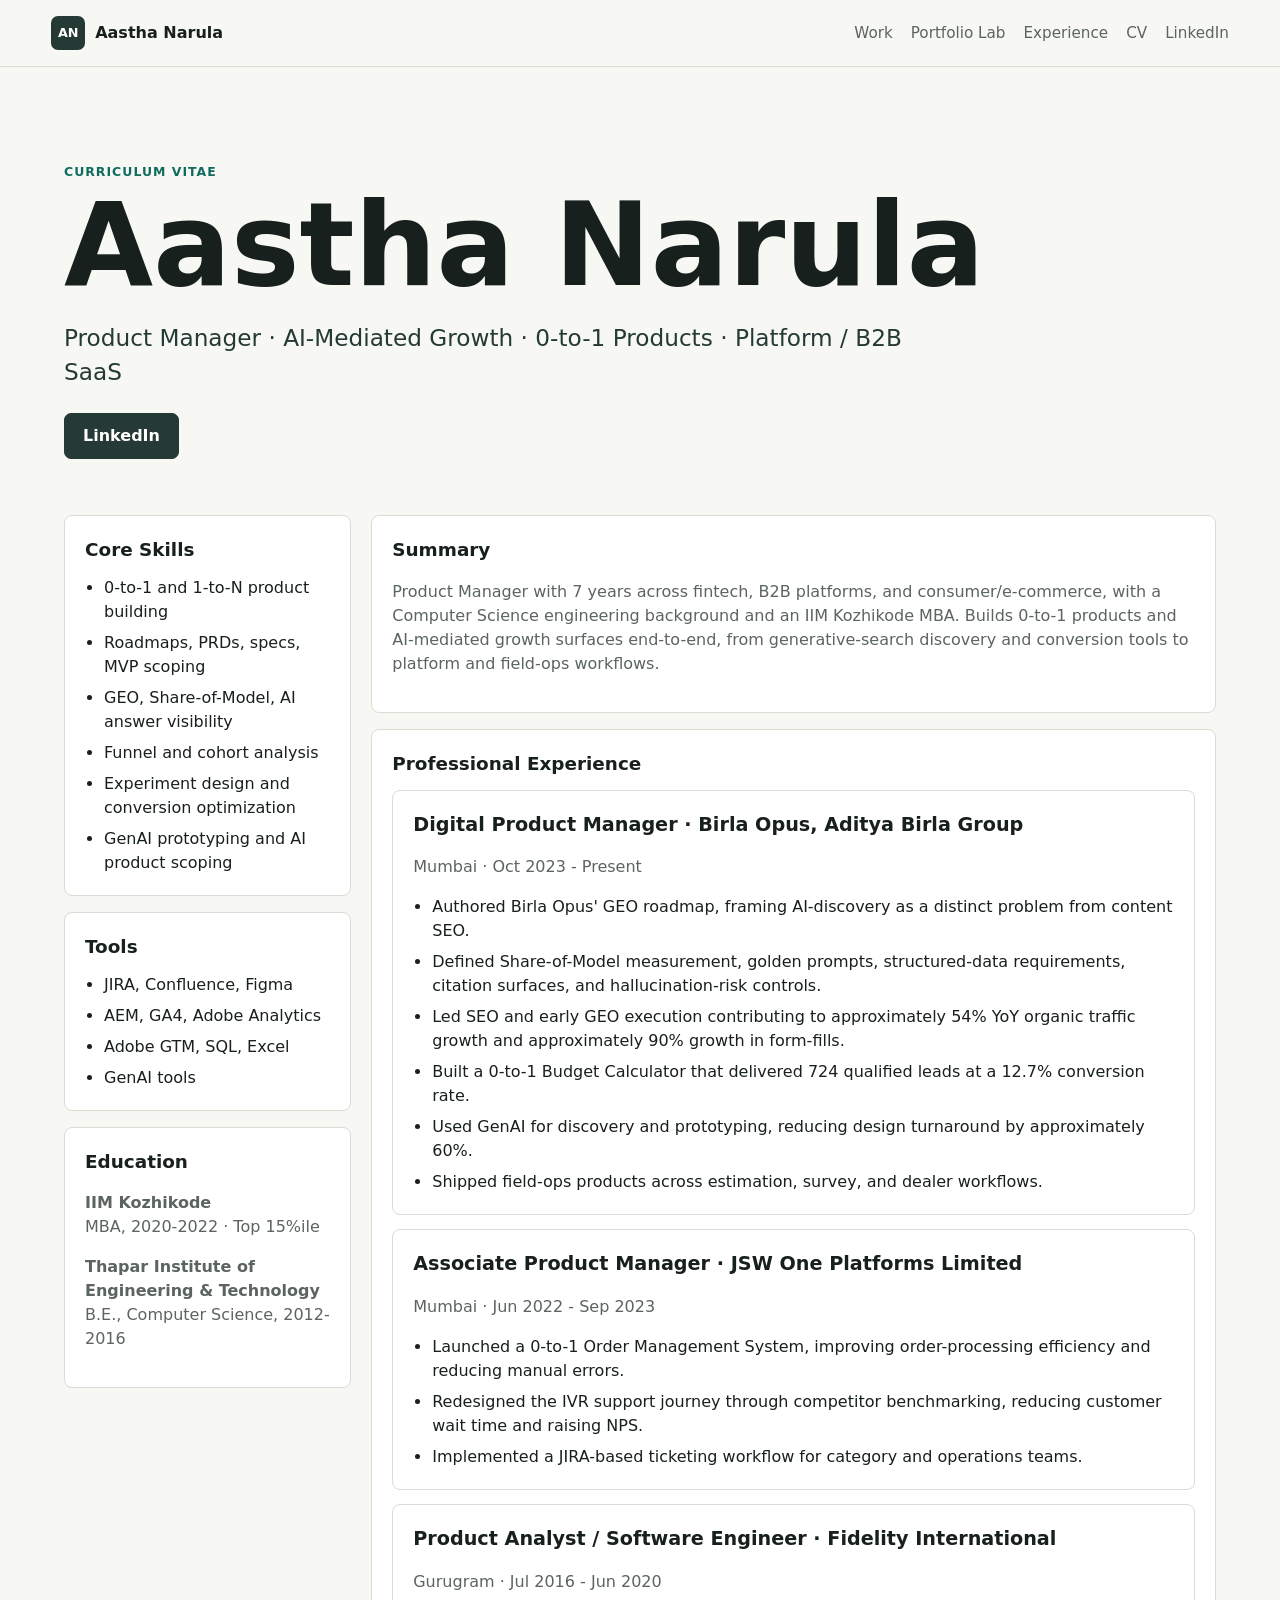
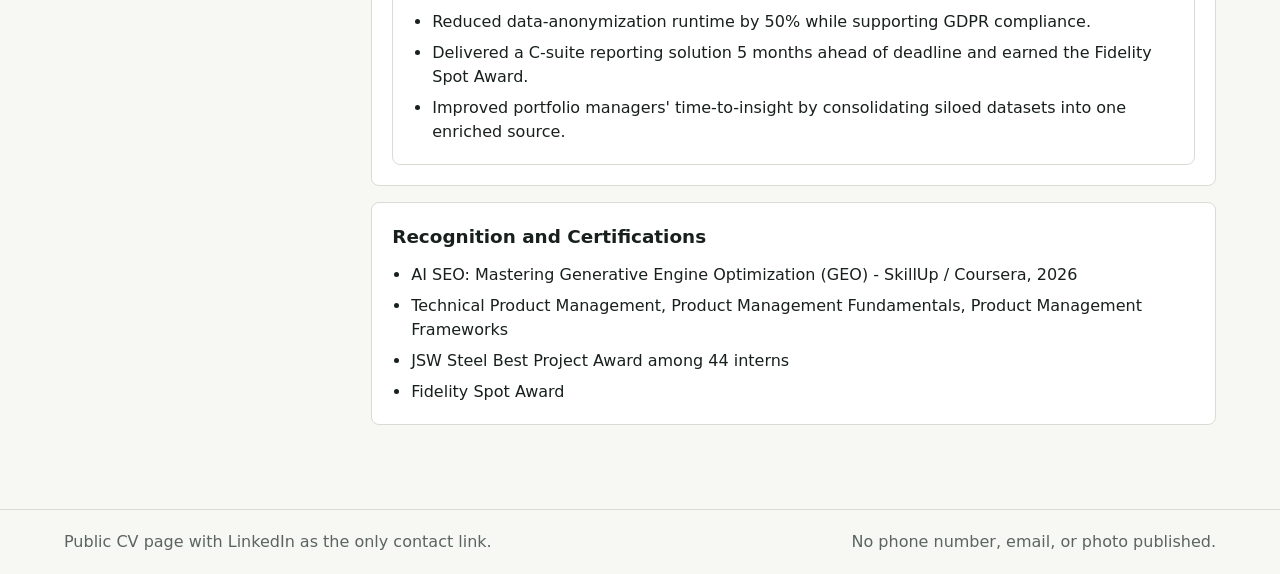
==== cv.html @ b4f8392b "Add public CV page" ====
<!doctype html>
<html lang="en">
  <head>
    <meta charset="utf-8">
    <meta name="viewport" content="width=device-width, initial-scale=1">
    <title>CV | Aastha Narula</title>
    <meta name="description" content="CV of Aastha Narula, Product Manager focused on AI-mediated growth, GEO, analytics, and 0-to-1 products.">
    <link rel="stylesheet" href="styles.css">
  </head>
  <body>
    <header class="site-header">
      <a class="brand" href="index.html" aria-label="Aastha Narula portfolio home">
        <span class="brand-mark">AN</span>
        <span>Aastha Narula</span>
      </a>
      <nav class="nav" aria-label="Primary navigation">
        <a href="index.html#work">Work</a>
        <a href="index.html#roadmap">Portfolio Lab</a>
        <a href="index.html#experience">Experience</a>
        <a href="cv.html" aria-current="page">CV</a>
        <a href="https://www.linkedin.com/in/aasthanarula">LinkedIn</a>
      </nav>
    </header>

    <main>
      <section class="cv-hero">
        <p class="eyebrow">Curriculum Vitae</p>
        <h1>Aastha Narula</h1>
        <p>
          Product Manager · AI-Mediated Growth · 0-to-1 Products · Platform / B2B SaaS
        </p>
        <a class="button primary" href="https://www.linkedin.com/in/aasthanarula">LinkedIn</a>
      </section>

      <section class="cv-layout" aria-label="CV content">
        <aside class="cv-sidebar">
          <section>
            <h2>Core Skills</h2>
            <ul class="compact-list">
              <li>0-to-1 and 1-to-N product building</li>
              <li>Roadmaps, PRDs, specs, MVP scoping</li>
              <li>GEO, Share-of-Model, AI answer visibility</li>
              <li>Funnel and cohort analysis</li>
              <li>Experiment design and conversion optimization</li>
              <li>GenAI prototyping and AI product scoping</li>
            </ul>
          </section>

          <section>
            <h2>Tools</h2>
            <ul class="compact-list">
              <li>JIRA, Confluence, Figma</li>
              <li>AEM, GA4, Adobe Analytics</li>
              <li>Adobe GTM, SQL, Excel</li>
              <li>GenAI tools</li>
            </ul>
          </section>

          <section>
            <h2>Education</h2>
            <p><strong>IIM Kozhikode</strong><br>MBA, 2020-2022 · Top 15%ile</p>
            <p><strong>Thapar Institute of Engineering & Technology</strong><br>B.E., Computer Science, 2012-2016</p>
          </section>
        </aside>

        <div class="cv-main">
          <section class="cv-block">
            <h2>Summary</h2>
            <p>
              Product Manager with 7 years across fintech, B2B platforms, and consumer/e-commerce, with a Computer Science engineering background and an IIM Kozhikode MBA. Builds 0-to-1 products and AI-mediated growth surfaces end-to-end, from generative-search discovery and conversion tools to platform and field-ops workflows.
            </p>
          </section>

          <section class="cv-block">
            <h2>Professional Experience</h2>
            <article class="cv-role">
              <div>
                <h3>Digital Product Manager · Birla Opus, Aditya Birla Group</h3>
                <p>Mumbai · Oct 2023 - Present</p>
              </div>
              <ul>
                <li>Authored Birla Opus' GEO roadmap, framing AI-discovery as a distinct problem from content SEO.</li>
                <li>Defined Share-of-Model measurement, golden prompts, structured-data requirements, citation surfaces, and hallucination-risk controls.</li>
                <li>Led SEO and early GEO execution contributing to approximately 54% YoY organic traffic growth and approximately 90% growth in form-fills.</li>
                <li>Built a 0-to-1 Budget Calculator that delivered 724 qualified leads at a 12.7% conversion rate.</li>
                <li>Used GenAI for discovery and prototyping, reducing design turnaround by approximately 60%.</li>
                <li>Shipped field-ops products across estimation, survey, and dealer workflows.</li>
              </ul>
            </article>

            <article class="cv-role">
              <div>
                <h3>Associate Product Manager · JSW One Platforms Limited</h3>
                <p>Mumbai · Jun 2022 - Sep 2023</p>
              </div>
              <ul>
                <li>Launched a 0-to-1 Order Management System, improving order-processing efficiency and reducing manual errors.</li>
                <li>Redesigned the IVR support journey through competitor benchmarking, reducing customer wait time and raising NPS.</li>
                <li>Implemented a JIRA-based ticketing workflow for category and operations teams.</li>
              </ul>
            </article>

            <article class="cv-role">
              <div>
                <h3>Product Analyst / Software Engineer · Fidelity International</h3>
                <p>Gurugram · Jul 2016 - Jun 2020</p>
              </div>
              <ul>
                <li>Reduced data-anonymization runtime by 50% while supporting GDPR compliance.</li>
                <li>Delivered a C-suite reporting solution 5 months ahead of deadline and earned the Fidelity Spot Award.</li>
                <li>Improved portfolio managers' time-to-insight by consolidating siloed datasets into one enriched source.</li>
              </ul>
            </article>
          </section>

          <section class="cv-block">
            <h2>Recognition and Certifications</h2>
            <ul>
              <li>AI SEO: Mastering Generative Engine Optimization (GEO) - SkillUp / Coursera, 2026</li>
              <li>Technical Product Management, Product Management Fundamentals, Product Management Frameworks</li>
              <li>JSW Steel Best Project Award among 44 interns</li>
              <li>Fidelity Spot Award</li>
            </ul>
          </section>
        </div>
      </section>
    </main>

    <footer class="footer">
      <span>Public CV page with LinkedIn as the only contact link.</span>
      <span>No phone number, email, or photo published.</span>
    </footer>
  </body>
</html>
---- styles.css ----
:root {
  --bg: #f7f8f4;
  --paper: #ffffff;
  --ink: #18201e;
  --muted: #5b6460;
  --line: #d8ddd4;
  --accent: #116b5f;
  --accent-2: #b4432b;
  --accent-3: #d7a928;
  --deep: #263a35;
  --soft: #e9efe7;
  --shadow: 0 18px 50px rgba(31, 47, 43, 0.12);
}

* {
  box-sizing: border-box;
}

html {
  scroll-behavior: smooth;
}

body {
  margin: 0;
  background: var(--bg);
  color: var(--ink);
  font-family: Inter, ui-sans-serif, system-ui, -apple-system, BlinkMacSystemFont, "Segoe UI", sans-serif;
  line-height: 1.5;
}

a {
  color: inherit;
}

.site-header {
  position: sticky;
  top: 0;
  z-index: 20;
  display: flex;
  align-items: center;
  justify-content: space-between;
  gap: 24px;
  padding: 16px clamp(18px, 4vw, 56px);
  background: rgba(247, 248, 244, 0.92);
  border-bottom: 1px solid var(--line);
  backdrop-filter: blur(14px);
}

.brand {
  display: inline-flex;
  align-items: center;
  gap: 10px;
  min-width: max-content;
  color: var(--ink);
  font-weight: 700;
  text-decoration: none;
}

.brand-mark {
  display: inline-grid;
  width: 34px;
  height: 34px;
  place-items: center;
  background: var(--deep);
  color: white;
  border-radius: 7px;
  font-size: 0.8rem;
}

.nav {
  display: flex;
  align-items: center;
  gap: 18px;
  color: var(--muted);
  font-size: 0.95rem;
}

.nav a {
  text-decoration: none;
}

.nav a:hover {
  color: var(--ink);
}

.hero {
  display: grid;
  grid-template-columns: minmax(0, 1.02fr) minmax(320px, 0.98fr);
  gap: clamp(28px, 5vw, 72px);
  align-items: center;
  min-height: calc(92vh - 67px);
  padding: clamp(34px, 6vw, 72px) clamp(18px, 5vw, 76px) 30px;
}

.hero h1 {
  margin: 0;
  font-size: clamp(3.4rem, 9vw, 8.8rem);
  line-height: 0.86;
  letter-spacing: 0;
}

.eyebrow,
.card-kicker {
  margin: 0 0 12px;
  color: var(--accent);
  font-size: 0.78rem;
  font-weight: 800;
  letter-spacing: 0.08em;
  text-transform: uppercase;
}

.hero-lede {
  max-width: 680px;
  margin: 28px 0 0;
  color: var(--deep);
  font-size: clamp(1.15rem, 2.2vw, 1.55rem);
}

.hero-actions,
.contact-actions {
  display: flex;
  flex-wrap: wrap;
  gap: 12px;
  margin-top: 30px;
}

.button {
  display: inline-flex;
  align-items: center;
  justify-content: center;
  min-height: 46px;
  padding: 0 18px;
  border: 1px solid var(--deep);
  border-radius: 7px;
  font-weight: 800;
  text-decoration: none;
}

.button.primary {
  background: var(--deep);
  color: white;
}

.button.secondary {
  background: transparent;
  color: var(--deep);
}

.hero-system {
  display: grid;
  gap: 16px;
  padding: clamp(18px, 3vw, 28px);
  background: var(--paper);
  border: 1px solid var(--line);
  border-radius: 8px;
  box-shadow: var(--shadow);
}

.system-topline {
  display: flex;
  justify-content: space-between;
  gap: 16px;
  padding-bottom: 14px;
  border-bottom: 1px solid var(--line);
}

.system-topline span {
  color: var(--muted);
}

.system-topline strong {
  max-width: 250px;
  text-align: right;
}

.signal-grid {
  display: grid;
  grid-template-columns: repeat(2, minmax(0, 1fr));
  gap: 12px;
}

.signal-grid div {
  min-height: 122px;
  padding: 16px;
  background: var(--soft);
  border-radius: 7px;
  border-top: 4px solid var(--accent);
}

.signal-grid div:nth-child(2) {
  border-top-color: var(--accent-2);
}

.signal-grid div:nth-child(3) {
  border-top-color: var(--accent-3);
}

.signal-grid strong {
  display: block;
  font-size: clamp(1.9rem, 4vw, 3rem);
  line-height: 1;
}

.signal-grid span {
  display: block;
  margin-top: 10px;
  color: var(--muted);
}

.pipeline {
  display: grid;
  grid-template-columns: repeat(5, minmax(0, 1fr));
  gap: 6px;
}

.pipeline span {
  display: grid;
  min-height: 54px;
  place-items: center;
  padding: 8px;
  background: var(--deep);
  color: white;
  border-radius: 6px;
  font-size: 0.82rem;
  font-weight: 800;
  text-align: center;
}

.section {
  padding: clamp(44px, 7vw, 82px) clamp(18px, 5vw, 76px);
}

.intro-band,
.capability-band,
.contact {
  display: grid;
  grid-template-columns: minmax(0, 1fr) minmax(280px, 0.75fr);
  gap: clamp(24px, 4vw, 56px);
  align-items: start;
  background: var(--deep);
  color: white;
}

.intro-band p,
.contact p {
  max-width: 760px;
  color: rgba(255, 255, 255, 0.78);
  font-size: 1.08rem;
}

.intro-band .eyebrow,
.capability-band .eyebrow,
.contact .eyebrow {
  color: #9fd4c9;
}

.section h2 {
  margin: 0;
  font-size: clamp(2rem, 4vw, 4rem);
  line-height: 1;
  letter-spacing: 0;
}

.section-heading {
  max-width: 820px;
  margin-bottom: 28px;
}

.section-heading p:not(.eyebrow) {
  color: var(--muted);
  font-size: 1.08rem;
}

.proof-list {
  display: grid;
  gap: 10px;
  margin: 0;
  padding: 0;
  list-style: none;
}

.proof-list li {
  padding: 13px 14px;
  background: rgba(255, 255, 255, 0.09);
  border: 1px solid rgba(255, 255, 255, 0.16);
  border-radius: 7px;
  font-weight: 700;
}

.project-grid {
  display: grid;
  grid-template-columns: repeat(3, minmax(0, 1fr));
  gap: 16px;
}

.project-card {
  display: flex;
  flex-direction: column;
  min-height: 100%;
  padding: 22px;
  background: var(--paper);
  border: 1px solid var(--line);
  border-radius: 8px;
}

.project-card.highlight {
  border-color: rgba(17, 107, 95, 0.45);
  box-shadow: var(--shadow);
}

.project-card h3,
.experience-list h3 {
  margin: 0;
  font-size: 1.35rem;
}

.project-card p,
.experience-list p,
.project-card dd {
  color: var(--muted);
}

.project-card dl {
  display: grid;
  gap: 10px;
  margin: 8px 0 22px;
}

.project-card dt {
  color: var(--ink);
  font-size: 0.78rem;
  font-weight: 800;
  text-transform: uppercase;
}

.project-card dd {
  margin: 2px 0 0;
}

.project-card a {
  margin-top: auto;
  color: var(--accent);
  font-weight: 800;
}

.split {
  display: grid;
  grid-template-columns: minmax(0, 0.9fr) minmax(320px, 1fr);
  gap: clamp(26px, 5vw, 64px);
  align-items: start;
}

.timeline {
  display: grid;
  gap: 12px;
}

.timeline-item {
  display: grid;
  grid-template-columns: 110px 1fr;
  gap: 18px;
  padding: 18px;
  background: var(--paper);
  border: 1px solid var(--line);
  border-left: 5px solid var(--accent);
  border-radius: 8px;
}

.timeline-item:nth-child(2) {
  border-left-color: var(--accent-2);
}

.timeline-item:nth-child(3) {
  border-left-color: var(--accent-3);
}

.timeline-item span {
  color: var(--muted);
  font-weight: 800;
}

.timeline-item strong {
  display: block;
  font-size: 1.1rem;
}

.timeline-item p {
  margin: 4px 0 0;
  color: var(--muted);
}

.experience-list {
  display: grid;
  gap: 14px;
}

.experience-list article {
  display: grid;
  grid-template-columns: minmax(220px, 0.45fr) minmax(0, 1fr);
  gap: 26px;
  padding: 22px;
  background: var(--paper);
  border: 1px solid var(--line);
  border-radius: 8px;
}

.experience-list ul {
  margin: 0;
  padding-left: 20px;
  color: var(--deep);
}

.experience-list li + li {
  margin-top: 8px;
}

.capability-grid {
  display: flex;
  flex-wrap: wrap;
  gap: 10px;
}

.capability-grid span {
  padding: 10px 12px;
  background: rgba(255, 255, 255, 0.1);
  border: 1px solid rgba(255, 255, 255, 0.16);
  border-radius: 7px;
  font-weight: 800;
}

.contact {
  background: var(--paper);
  color: var(--ink);
  border-top: 1px solid var(--line);
}

.contact .eyebrow {
  color: var(--accent);
}

.contact p {
  color: var(--muted);
}

.footer {
  display: flex;
  justify-content: space-between;
  gap: 18px;
  padding: 20px clamp(18px, 5vw, 76px);
  color: var(--muted);
  border-top: 1px solid var(--line);
}

.cv-hero {
  padding: clamp(46px, 8vw, 96px) clamp(18px, 5vw, 76px) clamp(30px, 5vw, 56px);
}

.cv-hero h1 {
  margin: 0;
  font-size: clamp(3.2rem, 9vw, 7.6rem);
  line-height: 0.9;
  letter-spacing: 0;
}

.cv-hero p:not(.eyebrow) {
  max-width: 840px;
  color: var(--deep);
  font-size: clamp(1.1rem, 2vw, 1.45rem);
}

.cv-layout {
  display: grid;
  grid-template-columns: minmax(260px, 0.34fr) minmax(0, 1fr);
  gap: 20px;
  padding: 0 clamp(18px, 5vw, 76px) clamp(48px, 7vw, 84px);
}

.cv-sidebar,
.cv-main {
  display: grid;
  gap: 16px;
  align-content: start;
}

.cv-sidebar section,
.cv-block,
.cv-role {
  background: var(--paper);
  border: 1px solid var(--line);
  border-radius: 8px;
  padding: 20px;
}

.cv-sidebar h2,
.cv-block h2 {
  margin: 0 0 12px;
  font-size: 1.15rem;
}

.compact-list,
.cv-block ul {
  margin: 0;
  padding-left: 19px;
}

.compact-list li + li,
.cv-block li + li {
  margin-top: 7px;
}

.cv-role + .cv-role {
  margin-top: 14px;
}

.cv-role h3 {
  margin: 0;
  font-size: 1.2rem;
}

.cv-role p,
.cv-sidebar p,
.cv-block p {
  color: var(--muted);
}

.cv-role ul {
  margin-top: 14px;
}

@media (max-width: 920px) {
  .site-header {
    align-items: flex-start;
    flex-direction: column;
  }

  .nav {
    width: 100%;
    overflow-x: auto;
    padding-bottom: 2px;
  }

  .hero,
  .intro-band,
  .split,
  .capability-band,
  .contact,
  .experience-list article,
  .cv-layout {
    grid-template-columns: 1fr;
  }

  .hero {
    min-height: auto;
  }

  .project-grid {
    grid-template-columns: 1fr;
  }

  .footer {
    flex-direction: column;
  }
}

@media (max-width: 560px) {
  .hero {
    padding-top: 34px;
  }

  .signal-grid,
  .pipeline {
    grid-template-columns: 1fr;
  }

  .system-topline,
  .timeline-item {
    grid-template-columns: 1fr;
  }

  .system-topline strong {
    text-align: left;
  }

  .button {
    width: 100%;
  }
}
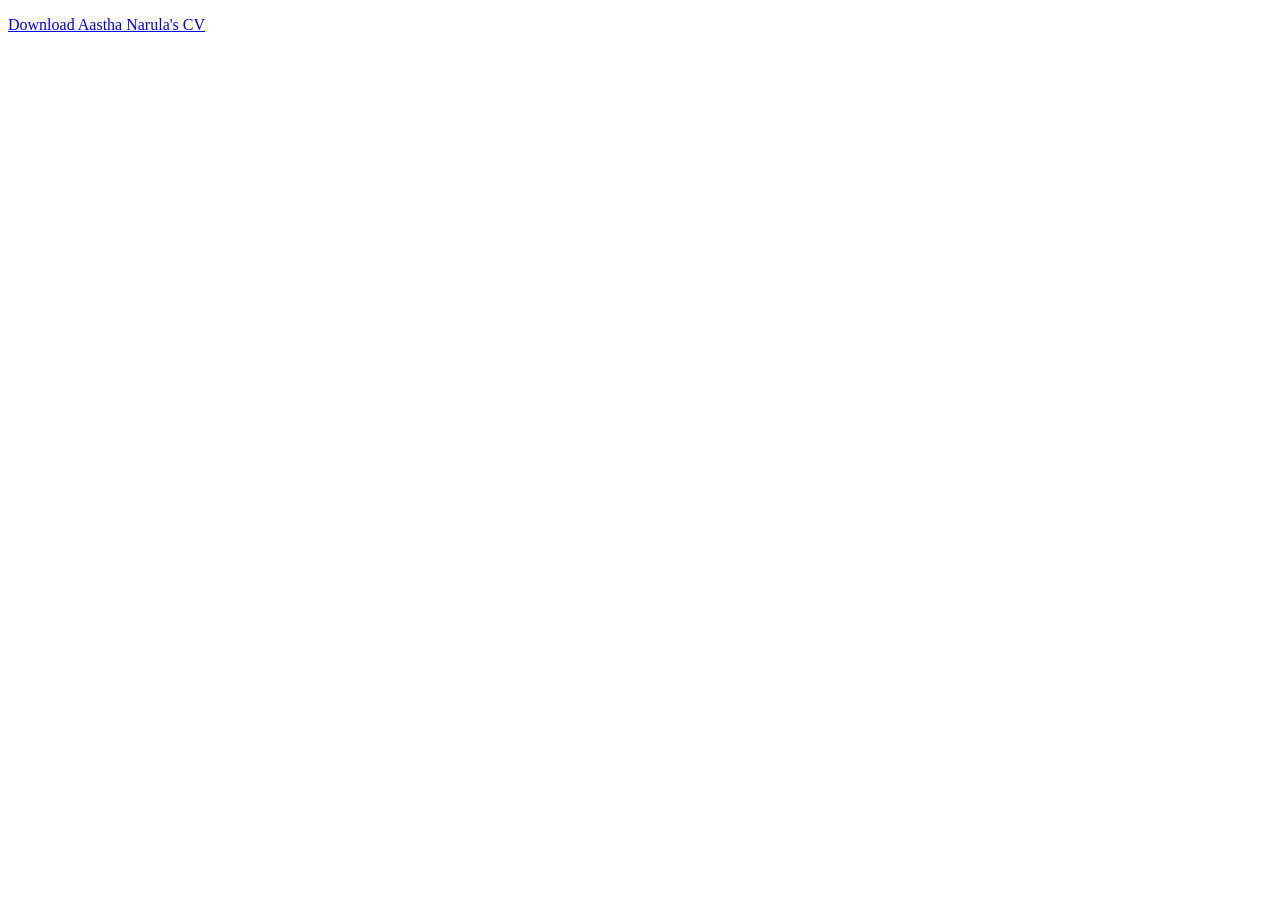
==== commit b41de908: "Redesign portfolio with Architect-inspired theme" ====
--- a/cv.html
+++ b/cv.html
@@ -2,133 +2,12 @@
 <html lang="en">
   <head>
     <meta charset="utf-8">
+    <meta http-equiv="refresh" content="0; url=assets/aastha-narula.pdf">
     <meta name="viewport" content="width=device-width, initial-scale=1">
-    <title>CV | Aastha Narula</title>
-    <meta name="description" content="CV of Aastha Narula, Product Manager focused on AI-mediated growth, GEO, analytics, and 0-to-1 products.">
-    <link rel="stylesheet" href="styles.css">
+    <title>Redirecting to Aastha Narula CV</title>
+    <link rel="canonical" href="assets/aastha-narula.pdf">
   </head>
   <body>
-    <header class="site-header">
-      <a class="brand" href="index.html" aria-label="Aastha Narula portfolio home">
-        <span class="brand-mark">AN</span>
-        <span>Aastha Narula</span>
-      </a>
-      <nav class="nav" aria-label="Primary navigation">
-        <a href="index.html#work">Work</a>
-        <a href="index.html#roadmap">Portfolio Lab</a>
-        <a href="index.html#experience">Experience</a>
-        <a href="cv.html" aria-current="page">CV</a>
-        <a href="https://www.linkedin.com/in/aasthanarula">LinkedIn</a>
-      </nav>
-    </header>
-
-    <main>
-      <section class="cv-hero">
-        <p class="eyebrow">Curriculum Vitae</p>
-        <h1>Aastha Narula</h1>
-        <p>
-          Product Manager · AI-Mediated Growth · 0-to-1 Products · Platform / B2B SaaS
-        </p>
-        <a class="button primary" href="https://www.linkedin.com/in/aasthanarula">LinkedIn</a>
-      </section>
-
-      <section class="cv-layout" aria-label="CV content">
-        <aside class="cv-sidebar">
-          <section>
-            <h2>Core Skills</h2>
-            <ul class="compact-list">
-              <li>0-to-1 and 1-to-N product building</li>
-              <li>Roadmaps, PRDs, specs, MVP scoping</li>
-              <li>GEO, Share-of-Model, AI answer visibility</li>
-              <li>Funnel and cohort analysis</li>
-              <li>Experiment design and conversion optimization</li>
-              <li>GenAI prototyping and AI product scoping</li>
-            </ul>
-          </section>
-
-          <section>
-            <h2>Tools</h2>
-            <ul class="compact-list">
-              <li>JIRA, Confluence, Figma</li>
-              <li>AEM, GA4, Adobe Analytics</li>
-              <li>Adobe GTM, SQL, Excel</li>
-              <li>GenAI tools</li>
-            </ul>
-          </section>
-
-          <section>
-            <h2>Education</h2>
-            <p><strong>IIM Kozhikode</strong><br>MBA, 2020-2022 · Top 15%ile</p>
-            <p><strong>Thapar Institute of Engineering & Technology</strong><br>B.E., Computer Science, 2012-2016</p>
-          </section>
-        </aside>
-
-        <div class="cv-main">
-          <section class="cv-block">
-            <h2>Summary</h2>
-            <p>
-              Product Manager with 7 years across fintech, B2B platforms, and consumer/e-commerce, with a Computer Science engineering background and an IIM Kozhikode MBA. Builds 0-to-1 products and AI-mediated growth surfaces end-to-end, from generative-search discovery and conversion tools to platform and field-ops workflows.
-            </p>
-          </section>
-
-          <section class="cv-block">
-            <h2>Professional Experience</h2>
-            <article class="cv-role">
-              <div>
-                <h3>Digital Product Manager · Birla Opus, Aditya Birla Group</h3>
-                <p>Mumbai · Oct 2023 - Present</p>
-              </div>
-              <ul>
-                <li>Authored Birla Opus' GEO roadmap, framing AI-discovery as a distinct problem from content SEO.</li>
-                <li>Defined Share-of-Model measurement, golden prompts, structured-data requirements, citation surfaces, and hallucination-risk controls.</li>
-                <li>Led SEO and early GEO execution contributing to approximately 54% YoY organic traffic growth and approximately 90% growth in form-fills.</li>
-                <li>Built a 0-to-1 Budget Calculator that delivered 724 qualified leads at a 12.7% conversion rate.</li>
-                <li>Used GenAI for discovery and prototyping, reducing design turnaround by approximately 60%.</li>
-                <li>Shipped field-ops products across estimation, survey, and dealer workflows.</li>
-              </ul>
-            </article>
-
-            <article class="cv-role">
-              <div>
-                <h3>Associate Product Manager · JSW One Platforms Limited</h3>
-                <p>Mumbai · Jun 2022 - Sep 2023</p>
-              </div>
-              <ul>
-                <li>Launched a 0-to-1 Order Management System, improving order-processing efficiency and reducing manual errors.</li>
-                <li>Redesigned the IVR support journey through competitor benchmarking, reducing customer wait time and raising NPS.</li>
-                <li>Implemented a JIRA-based ticketing workflow for category and operations teams.</li>
-              </ul>
-            </article>
-
-            <article class="cv-role">
-              <div>
-                <h3>Product Analyst / Software Engineer · Fidelity International</h3>
-                <p>Gurugram · Jul 2016 - Jun 2020</p>
-              </div>
-              <ul>
-                <li>Reduced data-anonymization runtime by 50% while supporting GDPR compliance.</li>
-                <li>Delivered a C-suite reporting solution 5 months ahead of deadline and earned the Fidelity Spot Award.</li>
-                <li>Improved portfolio managers' time-to-insight by consolidating siloed datasets into one enriched source.</li>
-              </ul>
-            </article>
-          </section>
-
-          <section class="cv-block">
-            <h2>Recognition and Certifications</h2>
-            <ul>
-              <li>AI SEO: Mastering Generative Engine Optimization (GEO) - SkillUp / Coursera, 2026</li>
-              <li>Technical Product Management, Product Management Fundamentals, Product Management Frameworks</li>
-              <li>JSW Steel Best Project Award among 44 interns</li>
-              <li>Fidelity Spot Award</li>
-            </ul>
-          </section>
-        </div>
-      </section>
-    </main>
-
-    <footer class="footer">
-      <span>Public CV page with LinkedIn as the only contact link.</span>
-      <span>No phone number, email, or photo published.</span>
-    </footer>
+    <p><a href="assets/aastha-narula.pdf">Download Aastha Narula's CV</a></p>
   </body>
 </html>
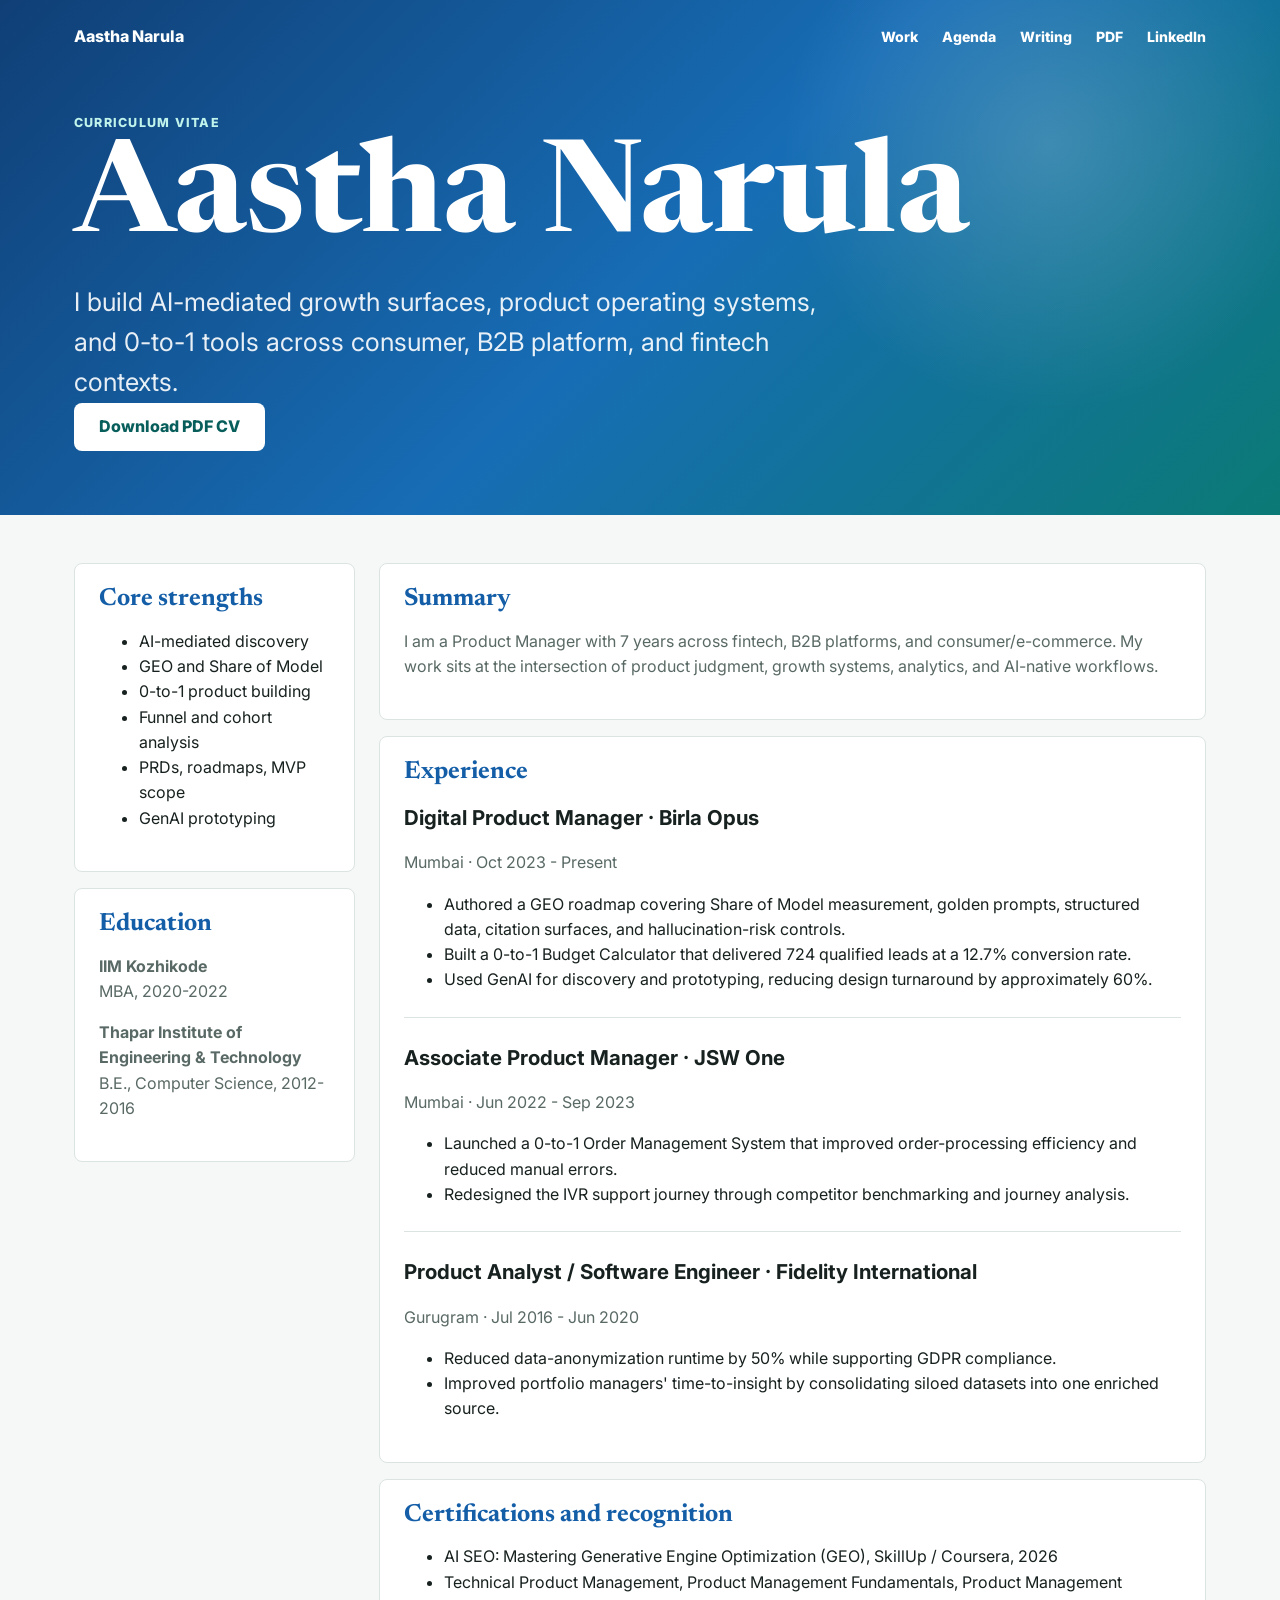
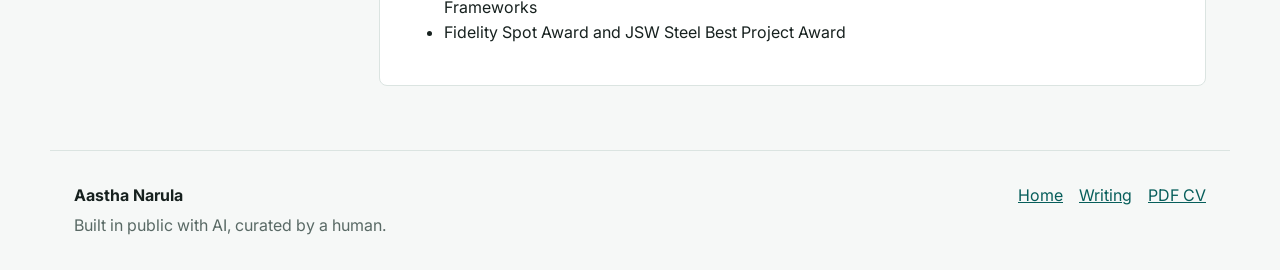
==== commit e68a6e7a: "Refine portfolio content design and SEO" ====
--- a/cv.html
+++ b/cv.html
@@ -2,12 +2,128 @@
 <html lang="en">
   <head>
     <meta charset="utf-8">
-    <meta http-equiv="refresh" content="0; url=assets/aastha-narula.pdf">
     <meta name="viewport" content="width=device-width, initial-scale=1">
-    <title>Redirecting to Aastha Narula CV</title>
-    <link rel="canonical" href="assets/aastha-narula.pdf">
+    <title>CV | Aastha Narula</title>
+    <meta name="description" content="Aastha Narula's CV: Product Manager focused on AI-mediated growth, GEO, analytics, RAG evaluation, and 0-to-1 products.">
+    <link rel="canonical" href="https://piyush-ahuja.github.io/aastha-portfolio-site/cv.html">
+    <meta property="og:title" content="CV | Aastha Narula">
+    <meta property="og:description" content="Product Manager focused on AI-mediated growth, GEO, analytics, RAG evaluation, and 0-to-1 products.">
+    <meta property="og:type" content="profile">
+    <meta property="og:url" content="https://piyush-ahuja.github.io/aastha-portfolio-site/cv.html">
+    <meta property="og:image" content="https://piyush-ahuja.github.io/aastha-portfolio-site/assets/og-image.svg">
+    <link rel="icon" href="assets/favicon.svg" type="image/svg+xml">
+    <link rel="apple-touch-icon" href="assets/favicon.svg">
+    <link rel="manifest" href="site.webmanifest">
+    <link rel="preconnect" href="https://fonts.googleapis.com">
+    <link rel="preconnect" href="https://fonts.gstatic.com" crossorigin>
+    <link href="https://fonts.googleapis.com/css2?family=Inter:wght@400;500;600;700;800&family=Newsreader:opsz,wght@6..72,600;6..72,700&display=swap" rel="stylesheet">
+    <link rel="stylesheet" href="styles.css?v=20260708-2">
+    <script type="application/ld+json">
+      {
+        "@context": "https://schema.org",
+        "@type": "Person",
+        "name": "Aastha Narula",
+        "url": "https://piyush-ahuja.github.io/aastha-portfolio-site/cv.html",
+        "sameAs": ["https://www.linkedin.com/in/aasthanarula"],
+        "jobTitle": "Product Manager",
+        "description": "Product Manager focused on AI-mediated growth, GEO, analytics, RAG evaluation, and 0-to-1 products."
+      }
+    </script>
   </head>
   <body>
-    <p><a href="assets/aastha-narula.pdf">Download Aastha Narula's CV</a></p>
+    <header class="subpage-header">
+      <nav class="topbar" aria-label="Primary navigation">
+        <a class="brand" href="index.html">Aastha Narula</a>
+        <div class="nav-links">
+          <a href="index.html#work">Work</a>
+          <a href="index.html#project-index">Agenda</a>
+          <a href="index.html#writing">Writing</a>
+          <a href="assets/aastha-narula.pdf">PDF</a>
+          <a href="https://www.linkedin.com/in/aasthanarula">LinkedIn</a>
+        </div>
+      </nav>
+      <div class="subpage-title">
+        <p class="eyebrow">Curriculum vitae</p>
+        <h1>Aastha Narula</h1>
+        <p>I build AI-mediated growth surfaces, product operating systems, and 0-to-1 tools across consumer, B2B platform, and fintech contexts.</p>
+        <a class="button primary" href="assets/aastha-narula.pdf">Download PDF CV</a>
+      </div>
+    </header>
+
+    <main class="cv-layout">
+      <aside class="cv-aside">
+        <section class="panel">
+          <h2>Core strengths</h2>
+          <ul>
+            <li>AI-mediated discovery</li>
+            <li>GEO and Share of Model</li>
+            <li>0-to-1 product building</li>
+            <li>Funnel and cohort analysis</li>
+            <li>PRDs, roadmaps, MVP scope</li>
+            <li>GenAI prototyping</li>
+          </ul>
+        </section>
+        <section class="panel">
+          <h2>Education</h2>
+          <p><strong>IIM Kozhikode</strong><br>MBA, 2020-2022</p>
+          <p><strong>Thapar Institute of Engineering & Technology</strong><br>B.E., Computer Science, 2012-2016</p>
+        </section>
+      </aside>
+
+      <article class="cv-main">
+        <section class="panel">
+          <h2>Summary</h2>
+          <p>I am a Product Manager with 7 years across fintech, B2B platforms, and consumer/e-commerce. My work sits at the intersection of product judgment, growth systems, analytics, and AI-native workflows.</p>
+        </section>
+        <section class="panel">
+          <h2>Experience</h2>
+          <article class="role">
+            <h3>Digital Product Manager · Birla Opus</h3>
+            <p>Mumbai · Oct 2023 - Present</p>
+            <ul>
+              <li>Authored a GEO roadmap covering Share of Model measurement, golden prompts, structured data, citation surfaces, and hallucination-risk controls.</li>
+              <li>Built a 0-to-1 Budget Calculator that delivered 724 qualified leads at a 12.7% conversion rate.</li>
+              <li>Used GenAI for discovery and prototyping, reducing design turnaround by approximately 60%.</li>
+            </ul>
+          </article>
+          <article class="role">
+            <h3>Associate Product Manager · JSW One</h3>
+            <p>Mumbai · Jun 2022 - Sep 2023</p>
+            <ul>
+              <li>Launched a 0-to-1 Order Management System that improved order-processing efficiency and reduced manual errors.</li>
+              <li>Redesigned the IVR support journey through competitor benchmarking and journey analysis.</li>
+            </ul>
+          </article>
+          <article class="role">
+            <h3>Product Analyst / Software Engineer · Fidelity International</h3>
+            <p>Gurugram · Jul 2016 - Jun 2020</p>
+            <ul>
+              <li>Reduced data-anonymization runtime by 50% while supporting GDPR compliance.</li>
+              <li>Improved portfolio managers' time-to-insight by consolidating siloed datasets into one enriched source.</li>
+            </ul>
+          </article>
+        </section>
+        <section class="panel">
+          <h2>Certifications and recognition</h2>
+          <ul>
+            <li>AI SEO: Mastering Generative Engine Optimization (GEO), SkillUp / Coursera, 2026</li>
+            <li>Technical Product Management, Product Management Fundamentals, Product Management Frameworks</li>
+            <li>Fidelity Spot Award and JSW Steel Best Project Award</li>
+          </ul>
+        </section>
+      </article>
+    </main>
+
+    <footer class="site-footer">
+      <div>
+        <strong>Aastha Narula</strong>
+        <p>Built in public with AI, curated by a human.</p>
+      </div>
+      <nav aria-label="Footer navigation">
+        <a href="index.html">Home</a>
+        <a href="writing/share-of-model.html">Writing</a>
+        <a href="assets/aastha-narula.pdf">PDF CV</a>
+      </nav>
+    </footer>
   </body>
 </html>
--- a/styles.css
+++ b/styles.css
@@ -0,0 +1,552 @@
+:root {
+  --font-display: "Newsreader", Georgia, serif;
+  --font-text: "Inter", system-ui, -apple-system, BlinkMacSystemFont, "Segoe UI", sans-serif;
+  --space-1: 4px;
+  --space-2: 8px;
+  --space-3: 12px;
+  --space-4: 16px;
+  --space-5: 24px;
+  --space-6: 32px;
+  --space-7: 48px;
+  --space-8: 64px;
+  --space-9: 96px;
+  --color-bg: #f6f8f7;
+  --color-paper: #ffffff;
+  --color-ink: #17211f;
+  --color-muted: #596965;
+  --color-line: #dbe4e1;
+  --color-accent: #0b7a75;
+  --color-accent-dark: #075e5b;
+  --color-accent-soft: #e3f3f1;
+  --color-blue: #145ea8;
+  --color-focus: #d97706;
+  --radius: 8px;
+  --shadow: 0 18px 44px rgba(23, 33, 31, 0.12);
+  --max-width: 1180px;
+}
+
+* {
+  box-sizing: border-box;
+}
+
+html {
+  scroll-behavior: smooth;
+}
+
+body {
+  margin: 0;
+  background: var(--color-bg);
+  color: var(--color-ink);
+  font-family: var(--font-text);
+  line-height: 1.58;
+}
+
+a {
+  color: var(--color-accent-dark);
+}
+
+a:focus-visible,
+button:focus-visible {
+  outline: 3px solid var(--color-focus);
+  outline-offset: var(--space-1);
+}
+
+.site-hero,
+.subpage-header {
+  color: var(--color-paper);
+  background:
+    radial-gradient(circle at 82% 28%, rgba(255, 255, 255, 0.18), transparent 24%),
+    linear-gradient(135deg, #103f76 0%, #176db5 52%, #0b7a75 100%);
+}
+
+.topbar {
+  display: flex;
+  align-items: center;
+  justify-content: space-between;
+  gap: var(--space-5);
+  max-width: var(--max-width);
+  margin: 0 auto;
+  padding: var(--space-5) var(--space-5) 0;
+}
+
+.brand,
+.nav-links a {
+  color: var(--color-paper);
+  text-decoration: none;
+}
+
+.brand {
+  font-weight: 800;
+}
+
+.nav-links {
+  display: flex;
+  gap: var(--space-5);
+  font-size: 0.88rem;
+  font-weight: 800;
+}
+
+.hero-inner {
+  display: grid;
+  grid-template-columns: minmax(0, 1fr) minmax(300px, 0.48fr);
+  gap: var(--space-8);
+  align-items: center;
+  max-width: var(--max-width);
+  min-height: 620px;
+  margin: 0 auto;
+  padding: var(--space-8) var(--space-5);
+}
+
+.eyebrow {
+  margin: 0 0 var(--space-3);
+  color: #bff3eb;
+  font-size: 0.78rem;
+  font-weight: 800;
+  letter-spacing: 0.1em;
+  text-transform: uppercase;
+}
+
+h1,
+h2,
+h3 {
+  letter-spacing: 0;
+}
+
+.hero-copy h1,
+.subpage-title h1 {
+  margin: 0;
+  font-family: var(--font-display);
+  font-size: clamp(4.4rem, 10vw, 9rem);
+  line-height: 0.88;
+}
+
+.lede,
+.subpage-title p:not(.eyebrow) {
+  max-width: 760px;
+  margin: var(--space-5) 0 0;
+  color: rgba(255, 255, 255, 0.9);
+  font-size: clamp(1.18rem, 2vw, 1.6rem);
+}
+
+.hero-actions {
+  display: flex;
+  flex-wrap: wrap;
+  gap: var(--space-3);
+  margin-top: var(--space-6);
+}
+
+.button {
+  display: inline-flex;
+  align-items: center;
+  justify-content: center;
+  min-height: 48px;
+  padding: 0 var(--space-5);
+  border: 1px solid transparent;
+  border-radius: var(--radius);
+  font-weight: 800;
+  text-decoration: none;
+}
+
+.button.primary {
+  color: var(--color-accent-dark);
+  background: var(--color-paper);
+}
+
+.button.secondary {
+  color: var(--color-paper);
+  border-color: rgba(255, 255, 255, 0.62);
+}
+
+.model-visual {
+  position: relative;
+  min-height: 390px;
+  border: 1px solid rgba(255, 255, 255, 0.28);
+  border-radius: 50%;
+}
+
+.model-ring,
+.model-node,
+.model-core {
+  position: absolute;
+}
+
+.model-ring {
+  inset: var(--space-6);
+  border: 1px solid rgba(255, 255, 255, 0.32);
+  border-radius: 50%;
+}
+
+.ring-two {
+  inset: var(--space-8);
+}
+
+.ring-three {
+  inset: 112px;
+}
+
+.model-core {
+  top: 50%;
+  left: 50%;
+  display: grid;
+  width: 132px;
+  height: 132px;
+  place-items: center;
+  padding: var(--space-4);
+  color: var(--color-accent-dark);
+  background: var(--color-paper);
+  border-radius: 50%;
+  transform: translate(-50%, -50%);
+  font-weight: 800;
+  line-height: 1.05;
+  text-align: center;
+  box-shadow: var(--shadow);
+}
+
+.model-node {
+  padding: var(--space-2) var(--space-3);
+  color: var(--color-paper);
+  background: rgba(255, 255, 255, 0.16);
+  border: 1px solid rgba(255, 255, 255, 0.34);
+  border-radius: 999px;
+  font-size: 0.78rem;
+  font-weight: 800;
+}
+
+.node-a {
+  top: 12%;
+  left: 16%;
+}
+
+.node-b {
+  right: 8%;
+  top: 44%;
+}
+
+.node-c {
+  bottom: 15%;
+  left: 18%;
+}
+
+.section {
+  max-width: var(--max-width);
+  margin: 0 auto;
+  padding: var(--space-8) var(--space-5);
+}
+
+.section-heading {
+  max-width: 760px;
+  margin-bottom: var(--space-6);
+}
+
+.section-heading .eyebrow,
+.project-card .status-chip,
+.essay-card .status-chip {
+  color: var(--color-accent);
+}
+
+.section h2,
+.panel h2 {
+  margin: 0;
+  color: var(--color-blue);
+  font-family: var(--font-display);
+  font-size: clamp(2.2rem, 4vw, 4rem);
+  line-height: 1;
+}
+
+.section-heading p:not(.eyebrow) {
+  color: var(--color-muted);
+  font-size: 1.08rem;
+}
+
+.pov-grid,
+.project-grid {
+  display: grid;
+  grid-template-columns: repeat(3, minmax(0, 1fr));
+  gap: var(--space-4);
+}
+
+.project-grid:not(.compact) {
+  grid-template-columns: repeat(2, minmax(0, 1fr));
+}
+
+.pov-card,
+.project-card,
+.essay-card,
+.panel {
+  background: var(--color-paper);
+  border: 1px solid var(--color-line);
+  border-radius: var(--radius);
+}
+
+.pov-card,
+.project-card,
+.essay-card {
+  padding: var(--space-5);
+}
+
+.pov-card {
+  border-top: var(--space-1) solid var(--color-accent);
+}
+
+.pov-card h3,
+.project-card h3,
+.essay-card h3,
+.role h3 {
+  margin: 0;
+  color: var(--color-ink);
+  font-size: 1.28rem;
+}
+
+.pov-card p,
+.project-card p,
+.essay-card p,
+.panel p,
+.project-card dd,
+.article-body p {
+  color: var(--color-muted);
+}
+
+.project-card {
+  display: flex;
+  flex-direction: column;
+  gap: var(--space-4);
+  transition: transform 180ms ease, box-shadow 180ms ease, border-color 180ms ease;
+}
+
+.project-card:hover {
+  border-color: rgba(11, 122, 117, 0.38);
+  box-shadow: var(--shadow);
+  transform: translateY(-2px);
+}
+
+.project-card.featured {
+  border-left: var(--space-1) solid var(--color-accent);
+}
+
+.status-chip {
+  align-self: flex-start;
+  padding: var(--space-1) var(--space-2);
+  background: var(--color-accent-soft);
+  border-radius: 999px;
+  font-size: 0.74rem;
+  font-weight: 800;
+  text-transform: uppercase;
+}
+
+.status-chip.live {
+  color: var(--color-accent-dark);
+}
+
+.status-chip.build {
+  color: #8a4b00;
+  background: #fff4d6;
+}
+
+.status-chip.roadmap {
+  color: #42526b;
+  background: #eef2f8;
+}
+
+.thesis {
+  margin: 0;
+  font-weight: 600;
+}
+
+.project-card dl {
+  display: grid;
+  gap: var(--space-3);
+  margin: 0;
+}
+
+.project-card dt {
+  color: var(--color-ink);
+  font-size: 0.76rem;
+  font-weight: 800;
+  text-transform: uppercase;
+}
+
+.project-card dd {
+  margin: var(--space-1) 0 0;
+}
+
+.project-card a,
+.essay-card a {
+  margin-top: auto;
+  font-weight: 800;
+}
+
+.writing-section {
+  padding-bottom: var(--space-9);
+}
+
+.essay-card {
+  max-width: 760px;
+}
+
+.subpage-title {
+  max-width: var(--max-width);
+  margin: 0 auto;
+  padding: var(--space-8) var(--space-5);
+}
+
+.cv-layout {
+  display: grid;
+  grid-template-columns: minmax(240px, 0.34fr) minmax(0, 1fr);
+  gap: var(--space-5);
+  max-width: var(--max-width);
+  margin: 0 auto;
+  padding: var(--space-7) var(--space-5) var(--space-8);
+}
+
+.cv-aside,
+.cv-main {
+  display: grid;
+  align-content: start;
+  gap: var(--space-4);
+}
+
+.panel {
+  padding: var(--space-5);
+}
+
+.panel h2 {
+  margin-bottom: var(--space-4);
+  font-size: 1.55rem;
+}
+
+.role + .role {
+  margin-top: var(--space-5);
+  padding-top: var(--space-5);
+  border-top: 1px solid var(--color-line);
+}
+
+.article-wrap {
+  max-width: 860px;
+  margin: 0 auto;
+  padding: var(--space-7) var(--space-5) var(--space-9);
+}
+
+.article-title h1 {
+  max-width: 920px;
+  font-size: clamp(3.1rem, 8vw, 6.2rem);
+}
+
+.article-body {
+  padding: var(--space-6);
+  background: var(--color-paper);
+  border: 1px solid var(--color-line);
+  border-radius: var(--radius);
+}
+
+.article-body p {
+  margin: 0 0 var(--space-5);
+  font-size: 1.08rem;
+}
+
+.article-body p:last-child {
+  margin-bottom: 0;
+}
+
+.site-footer {
+  display: flex;
+  justify-content: space-between;
+  gap: var(--space-5);
+  max-width: var(--max-width);
+  margin: 0 auto;
+  padding: var(--space-6) var(--space-5);
+  border-top: 1px solid var(--color-line);
+}
+
+.site-footer p {
+  margin: var(--space-1) 0 0;
+  color: var(--color-muted);
+}
+
+.site-footer nav {
+  display: flex;
+  flex-wrap: wrap;
+  gap: var(--space-4);
+}
+
+.reveal {
+  opacity: 1;
+  transform: none;
+  transition: opacity 420ms ease, transform 420ms ease;
+}
+
+.motion-ready main .reveal.is-visible {
+  opacity: 1;
+  transform: translateY(0);
+}
+
+@media (prefers-reduced-motion: reduce) {
+  html {
+    scroll-behavior: auto;
+  }
+
+  *,
+  *::before,
+  *::after {
+    animation-duration: 0.01ms !important;
+    animation-iteration-count: 1 !important;
+    transition-duration: 0.01ms !important;
+  }
+
+  .reveal {
+    opacity: 1;
+    transform: none;
+  }
+}
+
+@media (max-width: 900px) {
+  .topbar,
+  .hero-inner,
+  .cv-layout,
+  .site-footer {
+    grid-template-columns: 1fr;
+  }
+
+  .topbar,
+  .site-footer {
+    display: grid;
+  }
+
+  .nav-links {
+    overflow-x: auto;
+    padding-bottom: var(--space-1);
+  }
+
+  .hero-inner {
+    min-height: auto;
+  }
+
+  .model-visual {
+    min-height: 320px;
+  }
+
+  .pov-grid,
+  .project-grid,
+  .project-grid:not(.compact) {
+    grid-template-columns: 1fr;
+  }
+}
+
+@media (max-width: 560px) {
+  .hero-copy h1,
+  .subpage-title h1 {
+    font-size: clamp(3.5rem, 17vw, 5.2rem);
+  }
+
+  .hero-actions,
+  .button {
+    width: 100%;
+  }
+
+  .section,
+  .subpage-title,
+  .article-wrap,
+  .cv-layout {
+    padding-left: var(--space-4);
+    padding-right: var(--space-4);
+  }
+}
